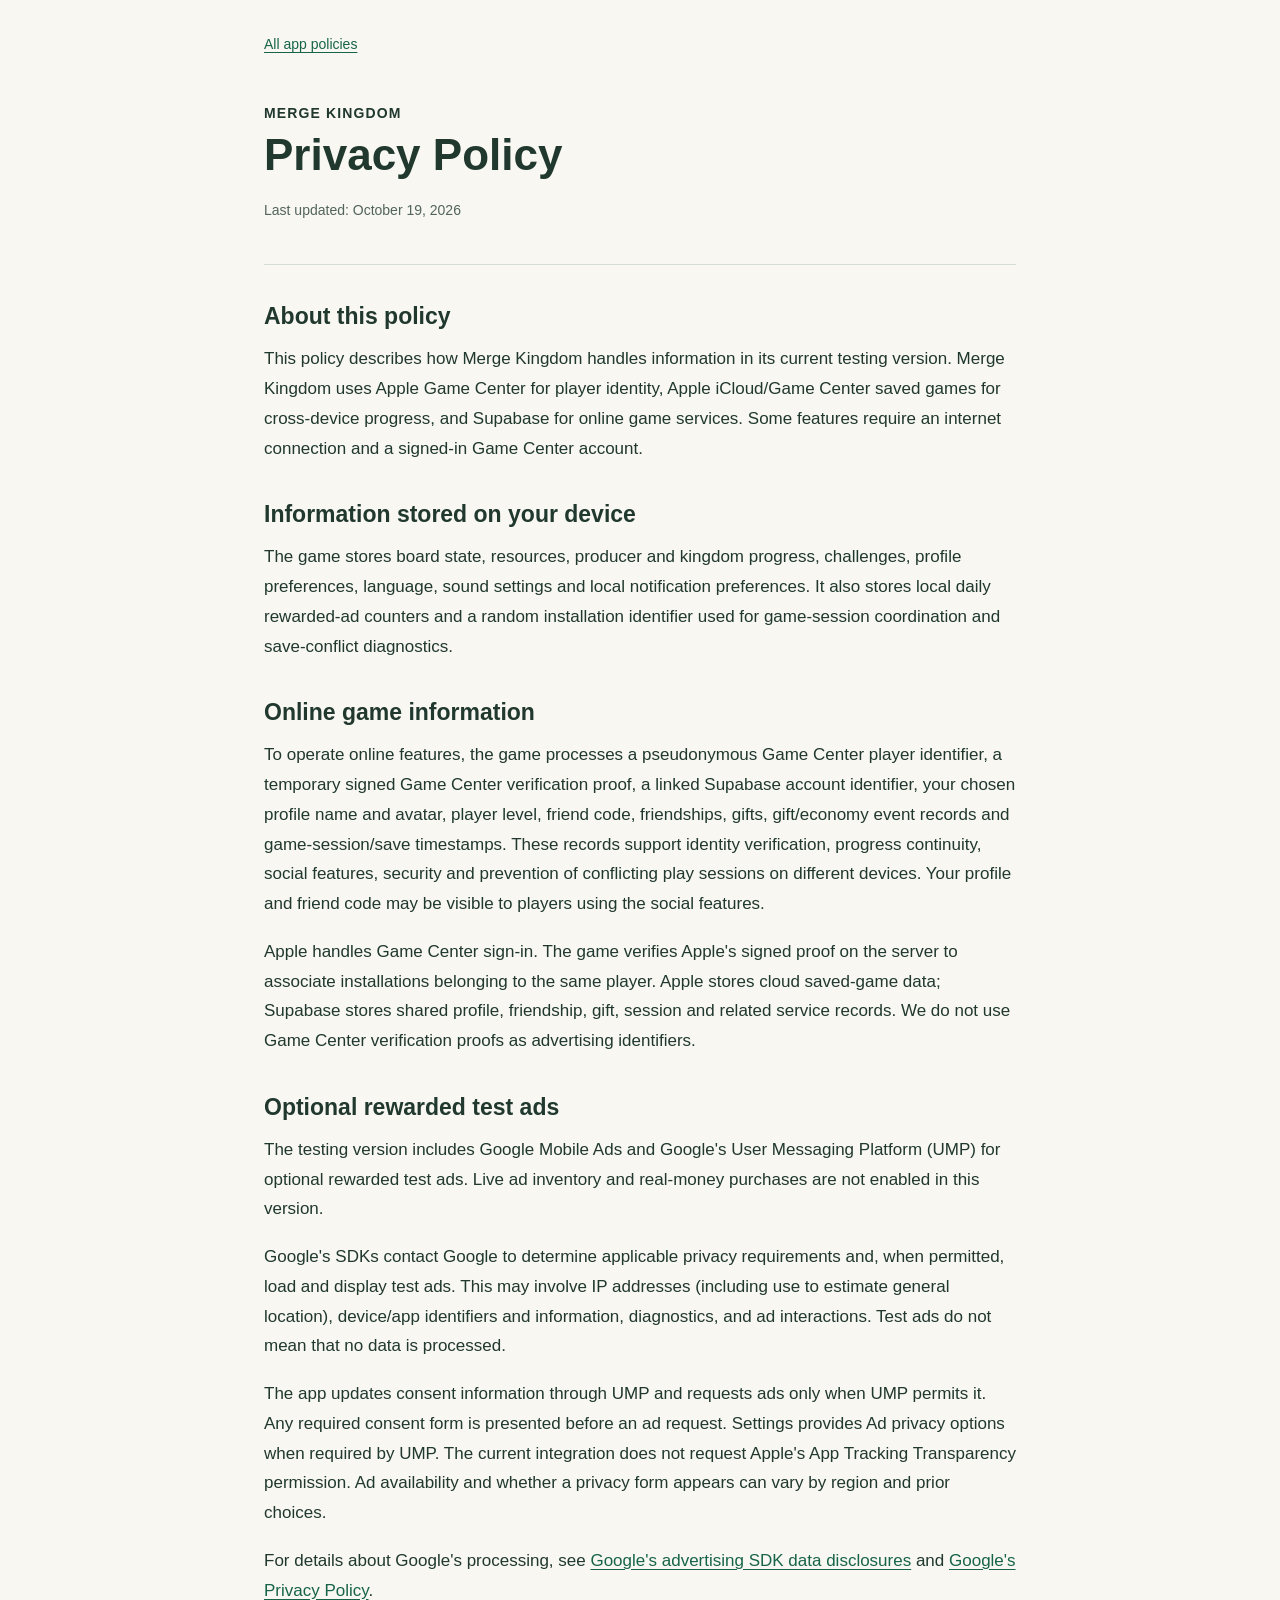
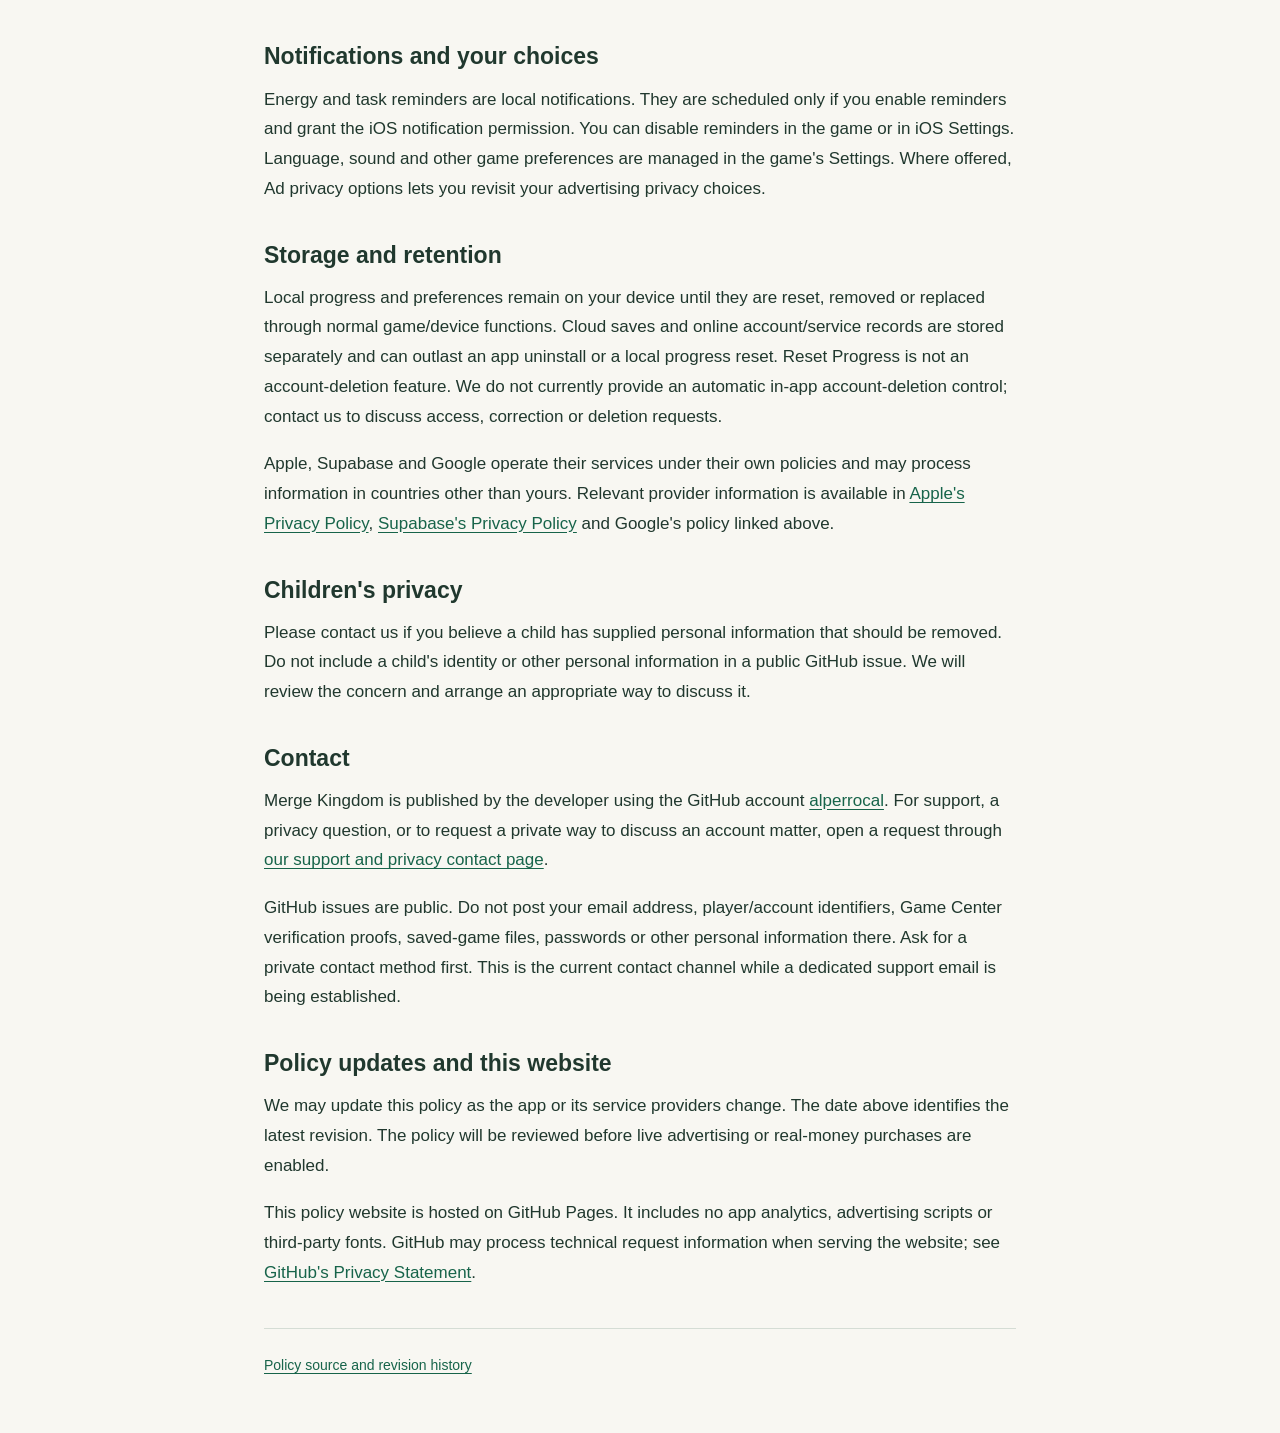
==== merge-kingdom/index.html @ 4c9a0680 "Publish Merge Kingdom privacy policy and shared policy index" ====
<!doctype html>
<html lang="en">
<head>
  <meta charset="utf-8">
  <meta name="viewport" content="width=device-width, initial-scale=1">
  <meta name="description" content="Privacy policy for Merge Kingdom, covering game saves, Game Center, online services and optional rewarded test ads.">
  <title>Merge Kingdom · Privacy Policy</title>
  <link rel="stylesheet" href="../styles.css">
</head>
<body>
  <main>
    <nav><a href="../">All app policies</a></nav>
    <header>
      <p class="eyebrow">Merge Kingdom</p>
      <h1>Privacy Policy</h1>
      <p class="updated">Last updated: October 19, 2026</p>
    </header>
    <article>
      <section>
        <h2>About this policy</h2>
        <p>This policy describes how Merge Kingdom handles information in its current testing version. Merge Kingdom uses Apple Game Center for player identity, Apple iCloud/Game Center saved games for cross-device progress, and Supabase for online game services. Some features require an internet connection and a signed-in Game Center account.</p>
      </section>
      <section>
        <h2>Information stored on your device</h2>
        <p>The game stores board state, resources, producer and kingdom progress, challenges, profile preferences, language, sound settings and local notification preferences. It also stores local daily rewarded-ad counters and a random installation identifier used for game-session coordination and save-conflict diagnostics.</p>
      </section>
      <section>
        <h2>Online game information</h2>
        <p>To operate online features, the game processes a pseudonymous Game Center player identifier, a temporary signed Game Center verification proof, a linked Supabase account identifier, your chosen profile name and avatar, player level, friend code, friendships, gifts, gift/economy event records and game-session/save timestamps. These records support identity verification, progress continuity, social features, security and prevention of conflicting play sessions on different devices. Your profile and friend code may be visible to players using the social features.</p>
        <p>Apple handles Game Center sign-in. The game verifies Apple's signed proof on the server to associate installations belonging to the same player. Apple stores cloud saved-game data; Supabase stores shared profile, friendship, gift, session and related service records. We do not use Game Center verification proofs as advertising identifiers.</p>
      </section>
      <section>
        <h2>Optional rewarded test ads</h2>
        <p>The testing version includes Google Mobile Ads and Google's User Messaging Platform (UMP) for optional rewarded test ads. Live ad inventory and real-money purchases are not enabled in this version.</p>
        <p>Google's SDKs contact Google to determine applicable privacy requirements and, when permitted, load and display test ads. This may involve IP addresses (including use to estimate general location), device/app identifiers and information, diagnostics, and ad interactions. Test ads do not mean that no data is processed.</p>
        <p>The app updates consent information through UMP and requests ads only when UMP permits it. Any required consent form is presented before an ad request. Settings provides Ad privacy options when required by UMP. The current integration does not request Apple's App Tracking Transparency permission. Ad availability and whether a privacy form appears can vary by region and prior choices.</p>
        <p>For details about Google's processing, see <a href="https://developers.google.com/admob/ios/privacy/data-disclosure">Google's advertising SDK data disclosures</a> and <a href="https://policies.google.com/privacy">Google's Privacy Policy</a>.</p>
      </section>
      <section>
        <h2>Notifications and your choices</h2>
        <p>Energy and task reminders are local notifications. They are scheduled only if you enable reminders and grant the iOS notification permission. You can disable reminders in the game or in iOS Settings. Language, sound and other game preferences are managed in the game's Settings. Where offered, Ad privacy options lets you revisit your advertising privacy choices.</p>
      </section>
      <section>
        <h2>Storage and retention</h2>
        <p>Local progress and preferences remain on your device until they are reset, removed or replaced through normal game/device functions. Cloud saves and online account/service records are stored separately and can outlast an app uninstall or a local progress reset. Reset Progress is not an account-deletion feature. We do not currently provide an automatic in-app account-deletion control; contact us to discuss access, correction or deletion requests.</p>
        <p>Apple, Supabase and Google operate their services under their own policies and may process information in countries other than yours. Relevant provider information is available in <a href="https://www.apple.com/legal/privacy/">Apple's Privacy Policy</a>, <a href="https://supabase.com/privacy">Supabase's Privacy Policy</a> and Google's policy linked above.</p>
      </section>
      <section>
        <h2>Children's privacy</h2>
        <p>Please contact us if you believe a child has supplied personal information that should be removed. Do not include a child's identity or other personal information in a public GitHub issue. We will review the concern and arrange an appropriate way to discuss it.</p>
      </section>
      <section>
        <h2>Contact</h2>
        <p>Merge Kingdom is published by the developer using the GitHub account <a href="https://github.com/alperrocal">alperrocal</a>. For support, a privacy question, or to request a private way to discuss an account matter, open a request through <a href="https://github.com/alperrocal/app-privacy-policies/issues/new">our support and privacy contact page</a>.</p>
        <p>GitHub issues are public. Do not post your email address, player/account identifiers, Game Center verification proofs, saved-game files, passwords or other personal information there. Ask for a private contact method first. This is the current contact channel while a dedicated support email is being established.</p>
      </section>
      <section>
        <h2>Policy updates and this website</h2>
        <p>We may update this policy as the app or its service providers change. The date above identifies the latest revision. The policy will be reviewed before live advertising or real-money purchases are enabled.</p>
        <p>This policy website is hosted on GitHub Pages. It includes no app analytics, advertising scripts or third-party fonts. GitHub may process technical request information when serving the website; see <a href="https://docs.github.com/en/site-policy/privacy-policies/github-general-privacy-statement">GitHub's Privacy Statement</a>.</p>
      </section>
    </article>
    <footer><a href="https://github.com/alperrocal/app-privacy-policies">Policy source and revision history</a></footer>
  </main>
</body>
</html>
---- styles.css ----
* { box-sizing: border-box; }
:root { color-scheme: light; }
body { margin: 0; background: #f8f7f2; color: #20382e; font: 17px/1.75 -apple-system, BlinkMacSystemFont, "Segoe UI", sans-serif; }
main { max-width: 800px; margin: auto; padding: 32px 24px 56px; }
nav, footer, .updated { font-size: 14px; color: #52645c; }
header { padding: 32px 0 24px; border-bottom: 1px solid #d5ddd5; }
.eyebrow { font-size: 14px; font-weight: 700; letter-spacing: .08em; text-transform: uppercase; margin-bottom: 4px; }
h1 { font-size: clamp(32px, 7vw, 44px); line-height: 1.2; margin: 0 0 16px; }
h2 { font-size: 23px; line-height: 1.35; margin: 36px 0 12px; }
p { margin: 12px 0 18px; }
a { color: #17644a; text-underline-offset: 3px; overflow-wrap: anywhere; }
a:hover { color: #073822; }
a:focus-visible { outline: 3px solid #b58625; outline-offset: 4px; }
footer { margin-top: 40px; border-top: 1px solid #d5ddd5; padding-top: 24px; }
ul { padding-left: 22px; }
@media (max-width: 420px) { main { padding: 22px 18px 40px; } body { font-size: 16px; } }
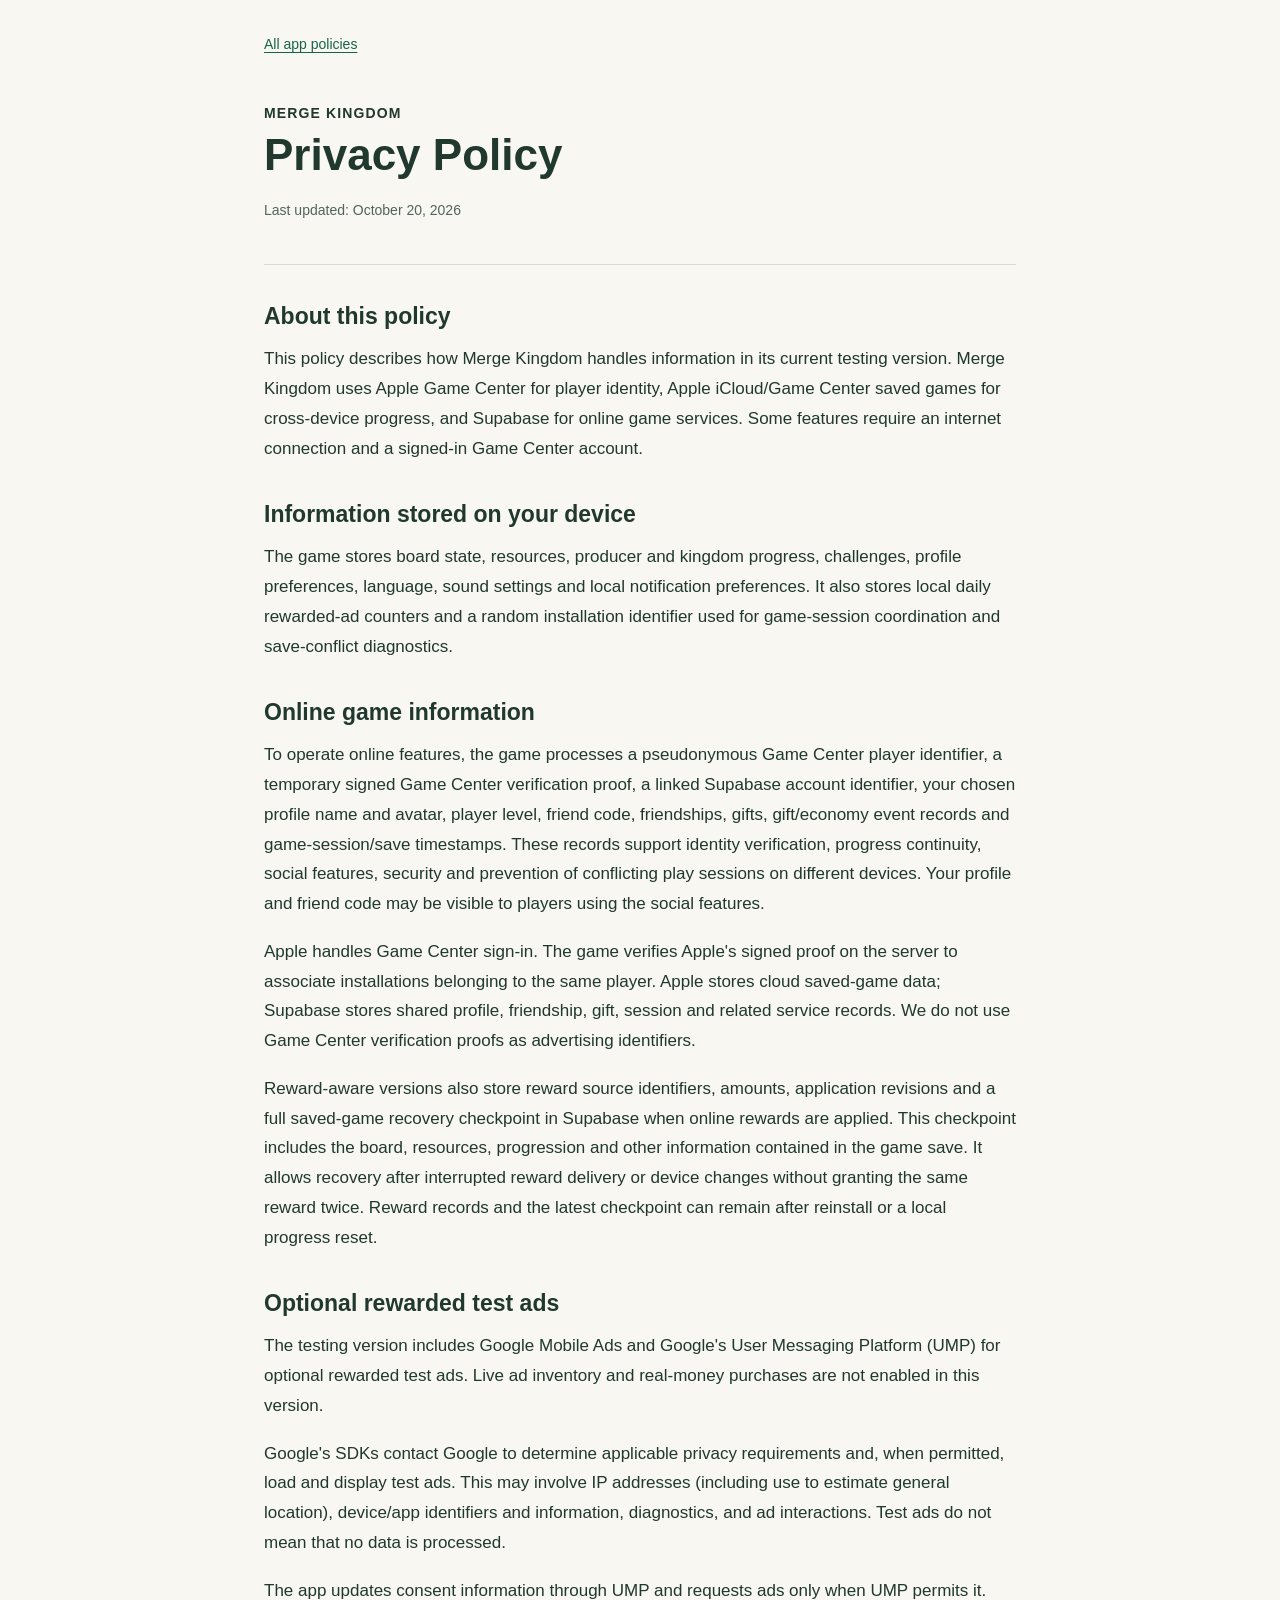
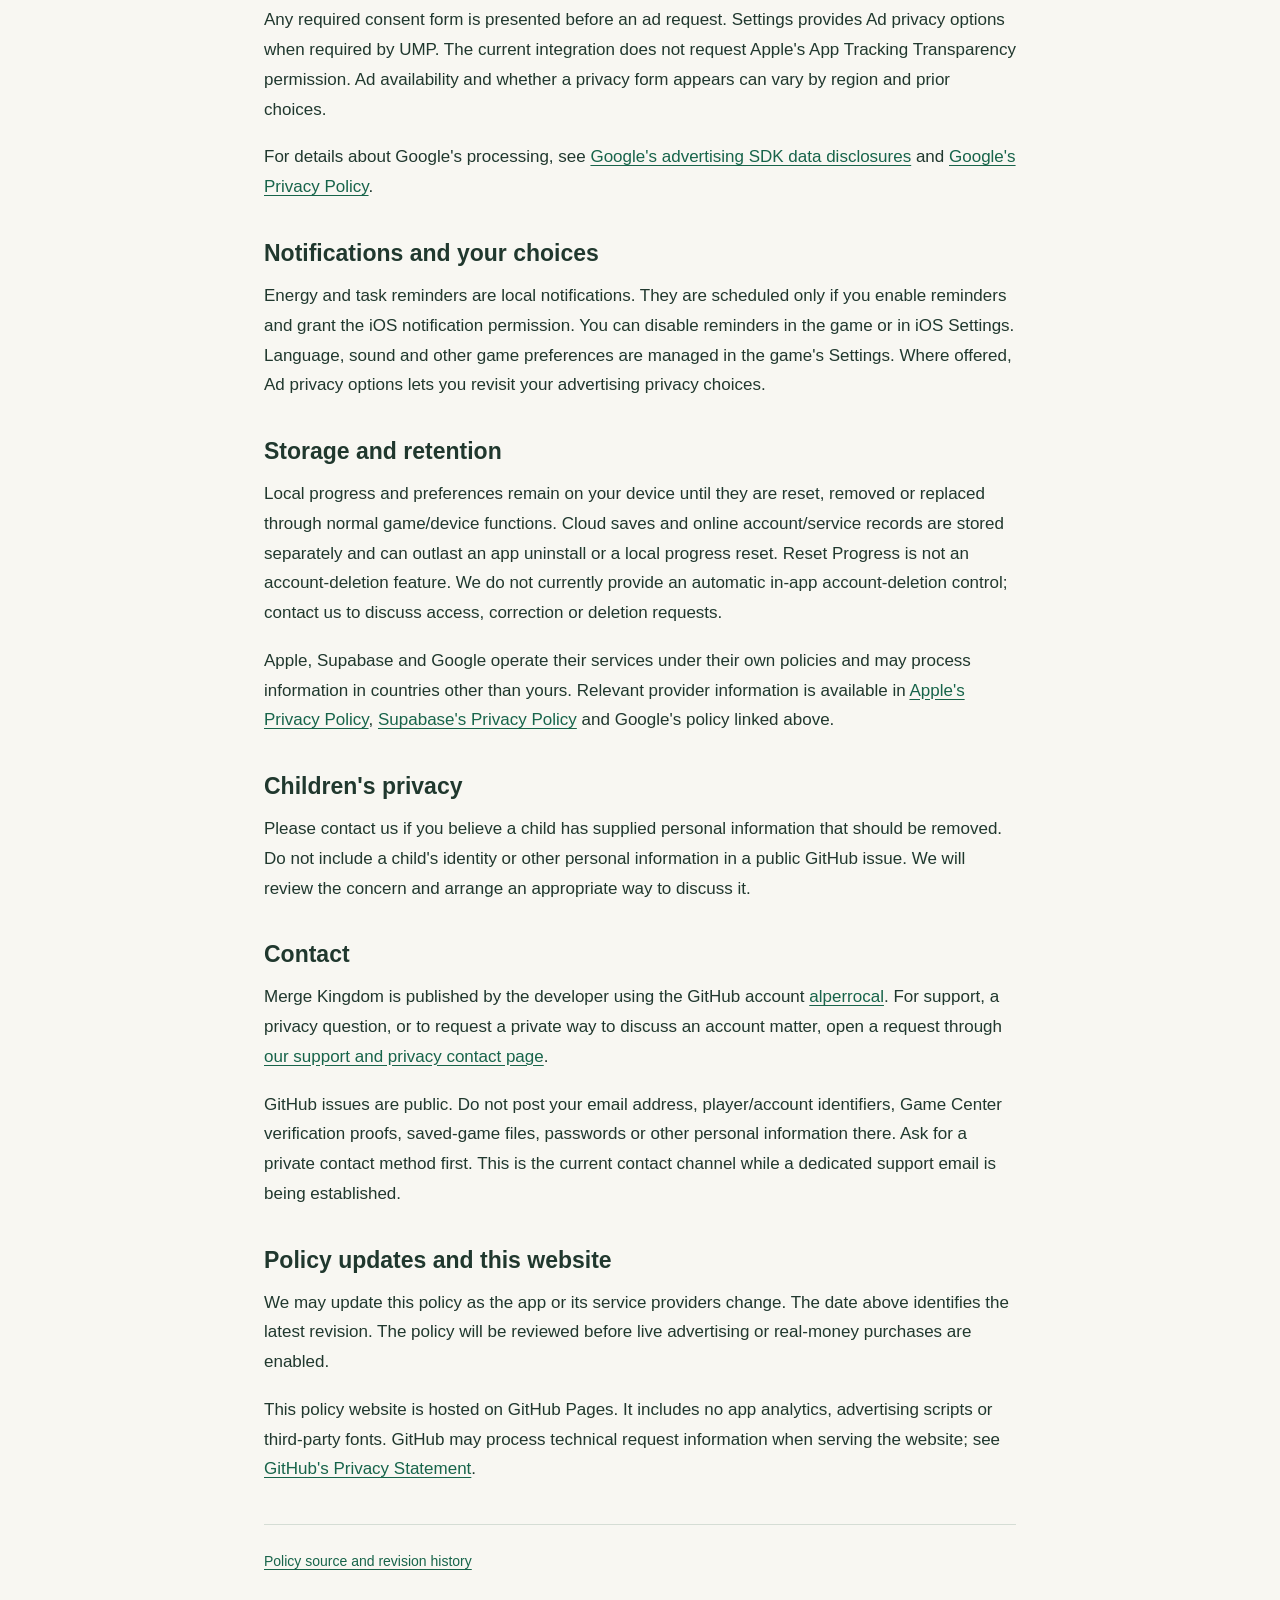
==== commit c8d903d8: "Disclose reward recovery checkpoints in Merge Kingdom policy" ====
--- a/merge-kingdom/index.html
+++ b/merge-kingdom/index.html
@@ -13,7 +13,7 @@
     <header>
       <p class="eyebrow">Merge Kingdom</p>
       <h1>Privacy Policy</h1>
-      <p class="updated">Last updated: October 19, 2026</p>
+      <p class="updated">Last updated: October 20, 2026</p>
     </header>
     <article>
       <section>
@@ -28,6 +28,7 @@
         <h2>Online game information</h2>
         <p>To operate online features, the game processes a pseudonymous Game Center player identifier, a temporary signed Game Center verification proof, a linked Supabase account identifier, your chosen profile name and avatar, player level, friend code, friendships, gifts, gift/economy event records and game-session/save timestamps. These records support identity verification, progress continuity, social features, security and prevention of conflicting play sessions on different devices. Your profile and friend code may be visible to players using the social features.</p>
         <p>Apple handles Game Center sign-in. The game verifies Apple's signed proof on the server to associate installations belonging to the same player. Apple stores cloud saved-game data; Supabase stores shared profile, friendship, gift, session and related service records. We do not use Game Center verification proofs as advertising identifiers.</p>
+        <p>Reward-aware versions also store reward source identifiers, amounts, application revisions and a full saved-game recovery checkpoint in Supabase when online rewards are applied. This checkpoint includes the board, resources, progression and other information contained in the game save. It allows recovery after interrupted reward delivery or device changes without granting the same reward twice. Reward records and the latest checkpoint can remain after reinstall or a local progress reset.</p>
       </section>
       <section>
         <h2>Optional rewarded test ads</h2>
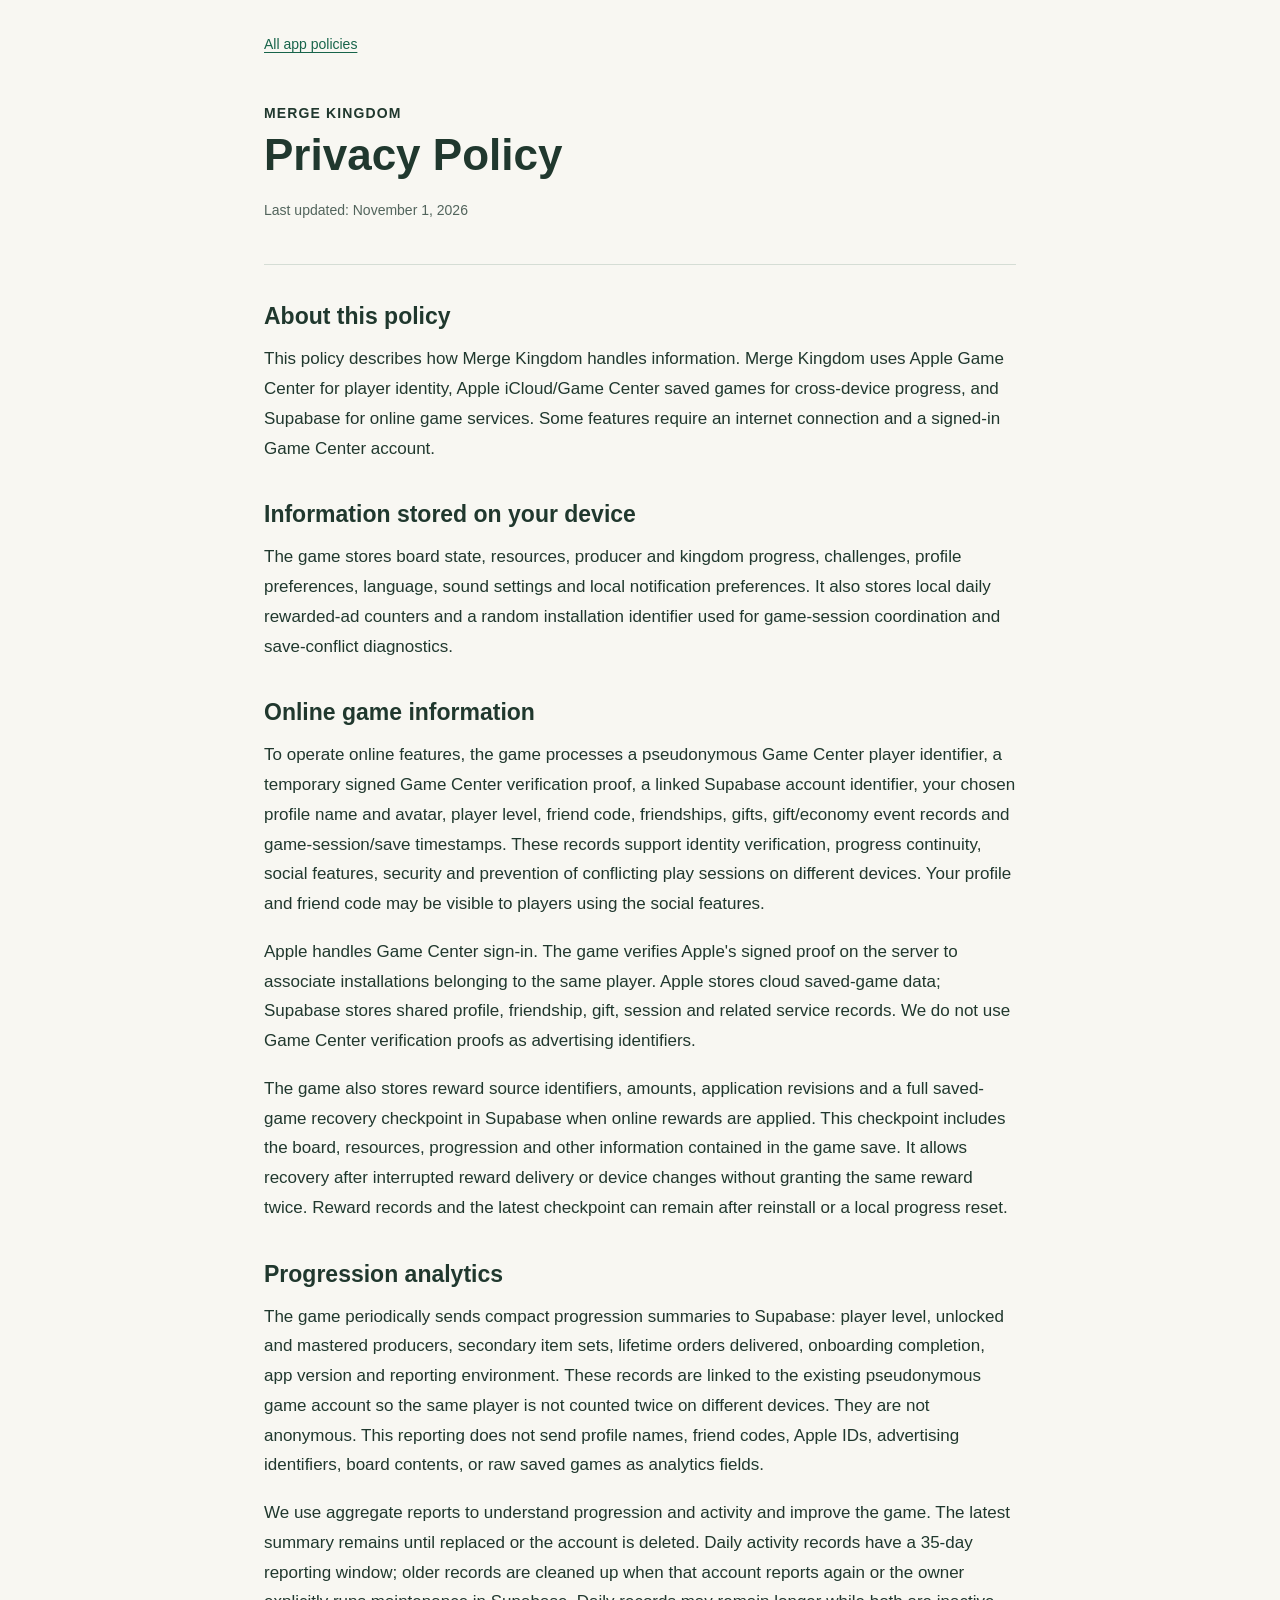
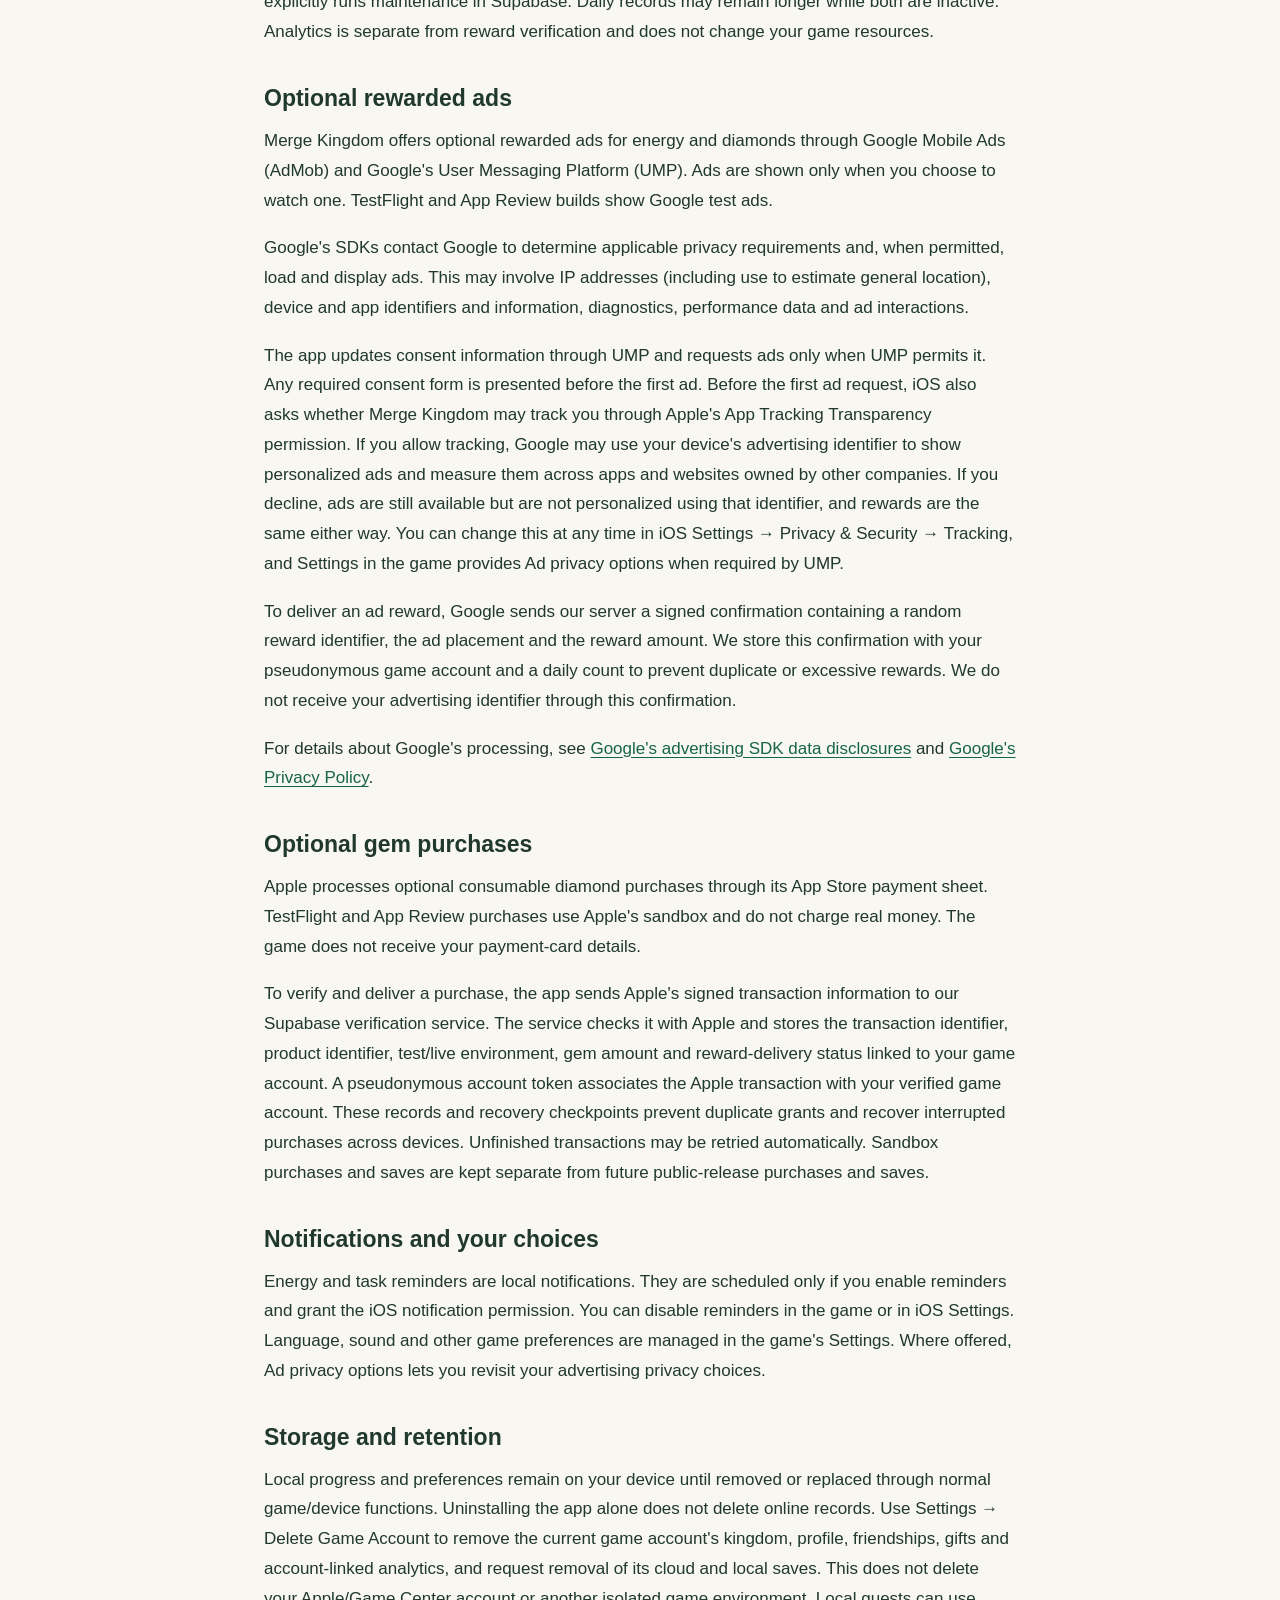
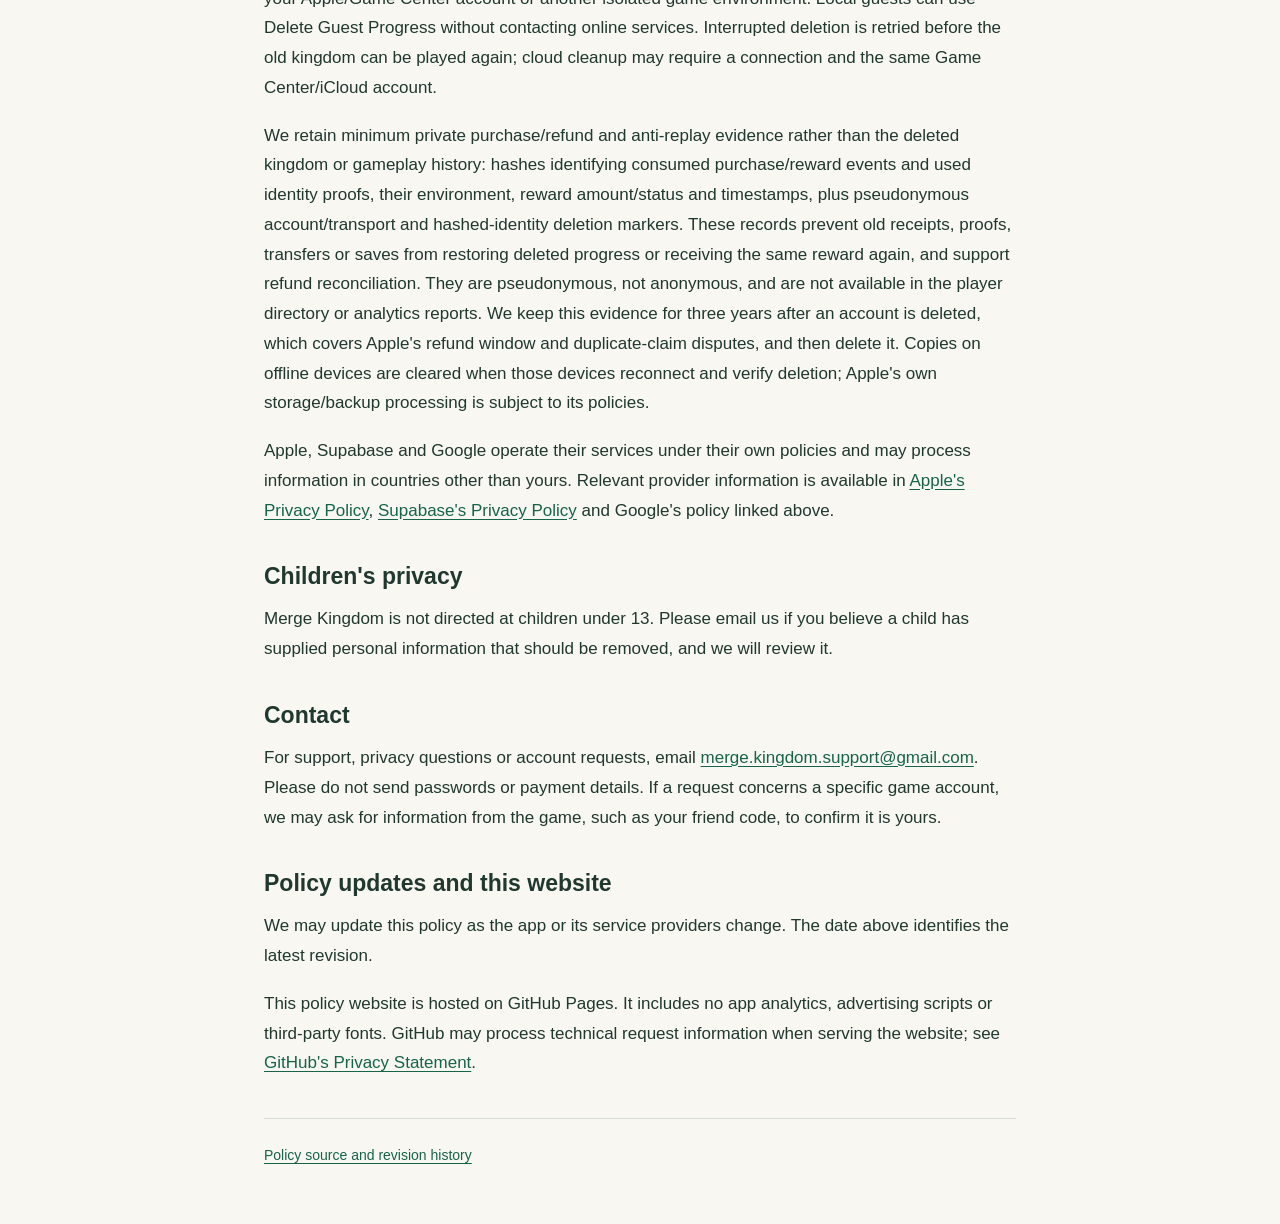
==== commit 3c699c57: "Update Merge Kingdom privacy policy and support page" ====
--- a/merge-kingdom/index.html
+++ b/merge-kingdom/index.html
@@ -3,7 +3,7 @@
 <head>
   <meta charset="utf-8">
   <meta name="viewport" content="width=device-width, initial-scale=1">
-  <meta name="description" content="Privacy policy for Merge Kingdom, covering game saves, Game Center, online services and optional rewarded test ads.">
+  <meta name="description" content="Privacy policy for Merge Kingdom, covering game saves, Game Center, online services, rewarded ads and in-app purchases.">
   <title>Merge Kingdom · Privacy Policy</title>
   <link rel="stylesheet" href="../styles.css">
 </head>
@@ -13,12 +13,12 @@
     <header>
       <p class="eyebrow">Merge Kingdom</p>
       <h1>Privacy Policy</h1>
-      <p class="updated">Last updated: October 20, 2026</p>
+      <p class="updated">Last updated: November 1, 2026</p>
     </header>
     <article>
       <section>
         <h2>About this policy</h2>
-        <p>This policy describes how Merge Kingdom handles information in its current testing version. Merge Kingdom uses Apple Game Center for player identity, Apple iCloud/Game Center saved games for cross-device progress, and Supabase for online game services. Some features require an internet connection and a signed-in Game Center account.</p>
+        <p>This policy describes how Merge Kingdom handles information. Merge Kingdom uses Apple Game Center for player identity, Apple iCloud/Game Center saved games for cross-device progress, and Supabase for online game services. Some features require an internet connection and a signed-in Game Center account.</p>
       </section>
       <section>
         <h2>Information stored on your device</h2>
@@ -28,14 +28,25 @@
         <h2>Online game information</h2>
         <p>To operate online features, the game processes a pseudonymous Game Center player identifier, a temporary signed Game Center verification proof, a linked Supabase account identifier, your chosen profile name and avatar, player level, friend code, friendships, gifts, gift/economy event records and game-session/save timestamps. These records support identity verification, progress continuity, social features, security and prevention of conflicting play sessions on different devices. Your profile and friend code may be visible to players using the social features.</p>
         <p>Apple handles Game Center sign-in. The game verifies Apple's signed proof on the server to associate installations belonging to the same player. Apple stores cloud saved-game data; Supabase stores shared profile, friendship, gift, session and related service records. We do not use Game Center verification proofs as advertising identifiers.</p>
-        <p>Reward-aware versions also store reward source identifiers, amounts, application revisions and a full saved-game recovery checkpoint in Supabase when online rewards are applied. This checkpoint includes the board, resources, progression and other information contained in the game save. It allows recovery after interrupted reward delivery or device changes without granting the same reward twice. Reward records and the latest checkpoint can remain after reinstall or a local progress reset.</p>
+        <p>The game also stores reward source identifiers, amounts, application revisions and a full saved-game recovery checkpoint in Supabase when online rewards are applied. This checkpoint includes the board, resources, progression and other information contained in the game save. It allows recovery after interrupted reward delivery or device changes without granting the same reward twice. Reward records and the latest checkpoint can remain after reinstall or a local progress reset.</p>
       </section>
       <section>
-        <h2>Optional rewarded test ads</h2>
-        <p>The testing version includes Google Mobile Ads and Google's User Messaging Platform (UMP) for optional rewarded test ads. Live ad inventory and real-money purchases are not enabled in this version.</p>
-        <p>Google's SDKs contact Google to determine applicable privacy requirements and, when permitted, load and display test ads. This may involve IP addresses (including use to estimate general location), device/app identifiers and information, diagnostics, and ad interactions. Test ads do not mean that no data is processed.</p>
-        <p>The app updates consent information through UMP and requests ads only when UMP permits it. Any required consent form is presented before an ad request. Settings provides Ad privacy options when required by UMP. The current integration does not request Apple's App Tracking Transparency permission. Ad availability and whether a privacy form appears can vary by region and prior choices.</p>
+        <h2>Progression analytics</h2>
+        <p>The game periodically sends compact progression summaries to Supabase: player level, unlocked and mastered producers, secondary item sets, lifetime orders delivered, onboarding completion, app version and reporting environment. These records are linked to the existing pseudonymous game account so the same player is not counted twice on different devices. They are not anonymous. This reporting does not send profile names, friend codes, Apple IDs, advertising identifiers, board contents, or raw saved games as analytics fields.</p>
+        <p>We use aggregate reports to understand progression and activity and improve the game. The latest summary remains until replaced or the account is deleted. Daily activity records have a 35-day reporting window; older records are cleaned up when that account reports again or the owner explicitly runs maintenance in Supabase. Daily records may remain longer while both are inactive. Analytics is separate from reward verification and does not change your game resources.</p>
+      </section>
+      <section>
+        <h2>Optional rewarded ads</h2>
+        <p>Merge Kingdom offers optional rewarded ads for energy and diamonds through Google Mobile Ads (AdMob) and Google's User Messaging Platform (UMP). Ads are shown only when you choose to watch one. TestFlight and App Review builds show Google test ads.</p>
+        <p>Google's SDKs contact Google to determine applicable privacy requirements and, when permitted, load and display ads. This may involve IP addresses (including use to estimate general location), device and app identifiers and information, diagnostics, performance data and ad interactions.</p>
+        <p>The app updates consent information through UMP and requests ads only when UMP permits it. Any required consent form is presented before the first ad. Before the first ad request, iOS also asks whether Merge Kingdom may track you through Apple's App Tracking Transparency permission. If you allow tracking, Google may use your device's advertising identifier to show personalized ads and measure them across apps and websites owned by other companies. If you decline, ads are still available but are not personalized using that identifier, and rewards are the same either way. You can change this at any time in iOS Settings → Privacy &amp; Security → Tracking, and Settings in the game provides Ad privacy options when required by UMP.</p>
+        <p>To deliver an ad reward, Google sends our server a signed confirmation containing a random reward identifier, the ad placement and the reward amount. We store this confirmation with your pseudonymous game account and a daily count to prevent duplicate or excessive rewards. We do not receive your advertising identifier through this confirmation.</p>
         <p>For details about Google's processing, see <a href="https://developers.google.com/admob/ios/privacy/data-disclosure">Google's advertising SDK data disclosures</a> and <a href="https://policies.google.com/privacy">Google's Privacy Policy</a>.</p>
+      </section>
+      <section>
+        <h2>Optional gem purchases</h2>
+        <p>Apple processes optional consumable diamond purchases through its App Store payment sheet. TestFlight and App Review purchases use Apple's sandbox and do not charge real money. The game does not receive your payment-card details.</p>
+        <p>To verify and deliver a purchase, the app sends Apple's signed transaction information to our Supabase verification service. The service checks it with Apple and stores the transaction identifier, product identifier, test/live environment, gem amount and reward-delivery status linked to your game account. A pseudonymous account token associates the Apple transaction with your verified game account. These records and recovery checkpoints prevent duplicate grants and recover interrupted purchases across devices. Unfinished transactions may be retried automatically. Sandbox purchases and saves are kept separate from future public-release purchases and saves.</p>
       </section>
       <section>
         <h2>Notifications and your choices</h2>
@@ -43,21 +54,21 @@
       </section>
       <section>
         <h2>Storage and retention</h2>
-        <p>Local progress and preferences remain on your device until they are reset, removed or replaced through normal game/device functions. Cloud saves and online account/service records are stored separately and can outlast an app uninstall or a local progress reset. Reset Progress is not an account-deletion feature. We do not currently provide an automatic in-app account-deletion control; contact us to discuss access, correction or deletion requests.</p>
+        <p>Local progress and preferences remain on your device until removed or replaced through normal game/device functions. Uninstalling the app alone does not delete online records. Use Settings → Delete Game Account to remove the current game account's kingdom, profile, friendships, gifts and account-linked analytics, and request removal of its cloud and local saves. This does not delete your Apple/Game Center account or another isolated game environment. Local guests can use Delete Guest Progress without contacting online services. Interrupted deletion is retried before the old kingdom can be played again; cloud cleanup may require a connection and the same Game Center/iCloud account.</p>
+        <p>We retain minimum private purchase/refund and anti-replay evidence rather than the deleted kingdom or gameplay history: hashes identifying consumed purchase/reward events and used identity proofs, their environment, reward amount/status and timestamps, plus pseudonymous account/transport and hashed-identity deletion markers. These records prevent old receipts, proofs, transfers or saves from restoring deleted progress or receiving the same reward again, and support refund reconciliation. They are pseudonymous, not anonymous, and are not available in the player directory or analytics reports. We keep this evidence for three years after an account is deleted, which covers Apple's refund window and duplicate-claim disputes, and then delete it. Copies on offline devices are cleared when those devices reconnect and verify deletion; Apple's own storage/backup processing is subject to its policies.</p>
         <p>Apple, Supabase and Google operate their services under their own policies and may process information in countries other than yours. Relevant provider information is available in <a href="https://www.apple.com/legal/privacy/">Apple's Privacy Policy</a>, <a href="https://supabase.com/privacy">Supabase's Privacy Policy</a> and Google's policy linked above.</p>
       </section>
       <section>
         <h2>Children's privacy</h2>
-        <p>Please contact us if you believe a child has supplied personal information that should be removed. Do not include a child's identity or other personal information in a public GitHub issue. We will review the concern and arrange an appropriate way to discuss it.</p>
+        <p>Merge Kingdom is not directed at children under 13. Please email us if you believe a child has supplied personal information that should be removed, and we will review it.</p>
       </section>
       <section>
         <h2>Contact</h2>
-        <p>Merge Kingdom is published by the developer using the GitHub account <a href="https://github.com/alperrocal">alperrocal</a>. For support, a privacy question, or to request a private way to discuss an account matter, open a request through <a href="https://github.com/alperrocal/app-privacy-policies/issues/new">our support and privacy contact page</a>.</p>
-        <p>GitHub issues are public. Do not post your email address, player/account identifiers, Game Center verification proofs, saved-game files, passwords or other personal information there. Ask for a private contact method first. This is the current contact channel while a dedicated support email is being established.</p>
+        <p>For support, privacy questions or account requests, email <a href="mailto:merge.kingdom.support@gmail.com">merge.kingdom.support@gmail.com</a>. Please do not send passwords or payment details. If a request concerns a specific game account, we may ask for information from the game, such as your friend code, to confirm it is yours.</p>
       </section>
       <section>
         <h2>Policy updates and this website</h2>
-        <p>We may update this policy as the app or its service providers change. The date above identifies the latest revision. The policy will be reviewed before live advertising or real-money purchases are enabled.</p>
+        <p>We may update this policy as the app or its service providers change. The date above identifies the latest revision.</p>
         <p>This policy website is hosted on GitHub Pages. It includes no app analytics, advertising scripts or third-party fonts. GitHub may process technical request information when serving the website; see <a href="https://docs.github.com/en/site-policy/privacy-policies/github-general-privacy-statement">GitHub's Privacy Statement</a>.</p>
       </section>
     </article>
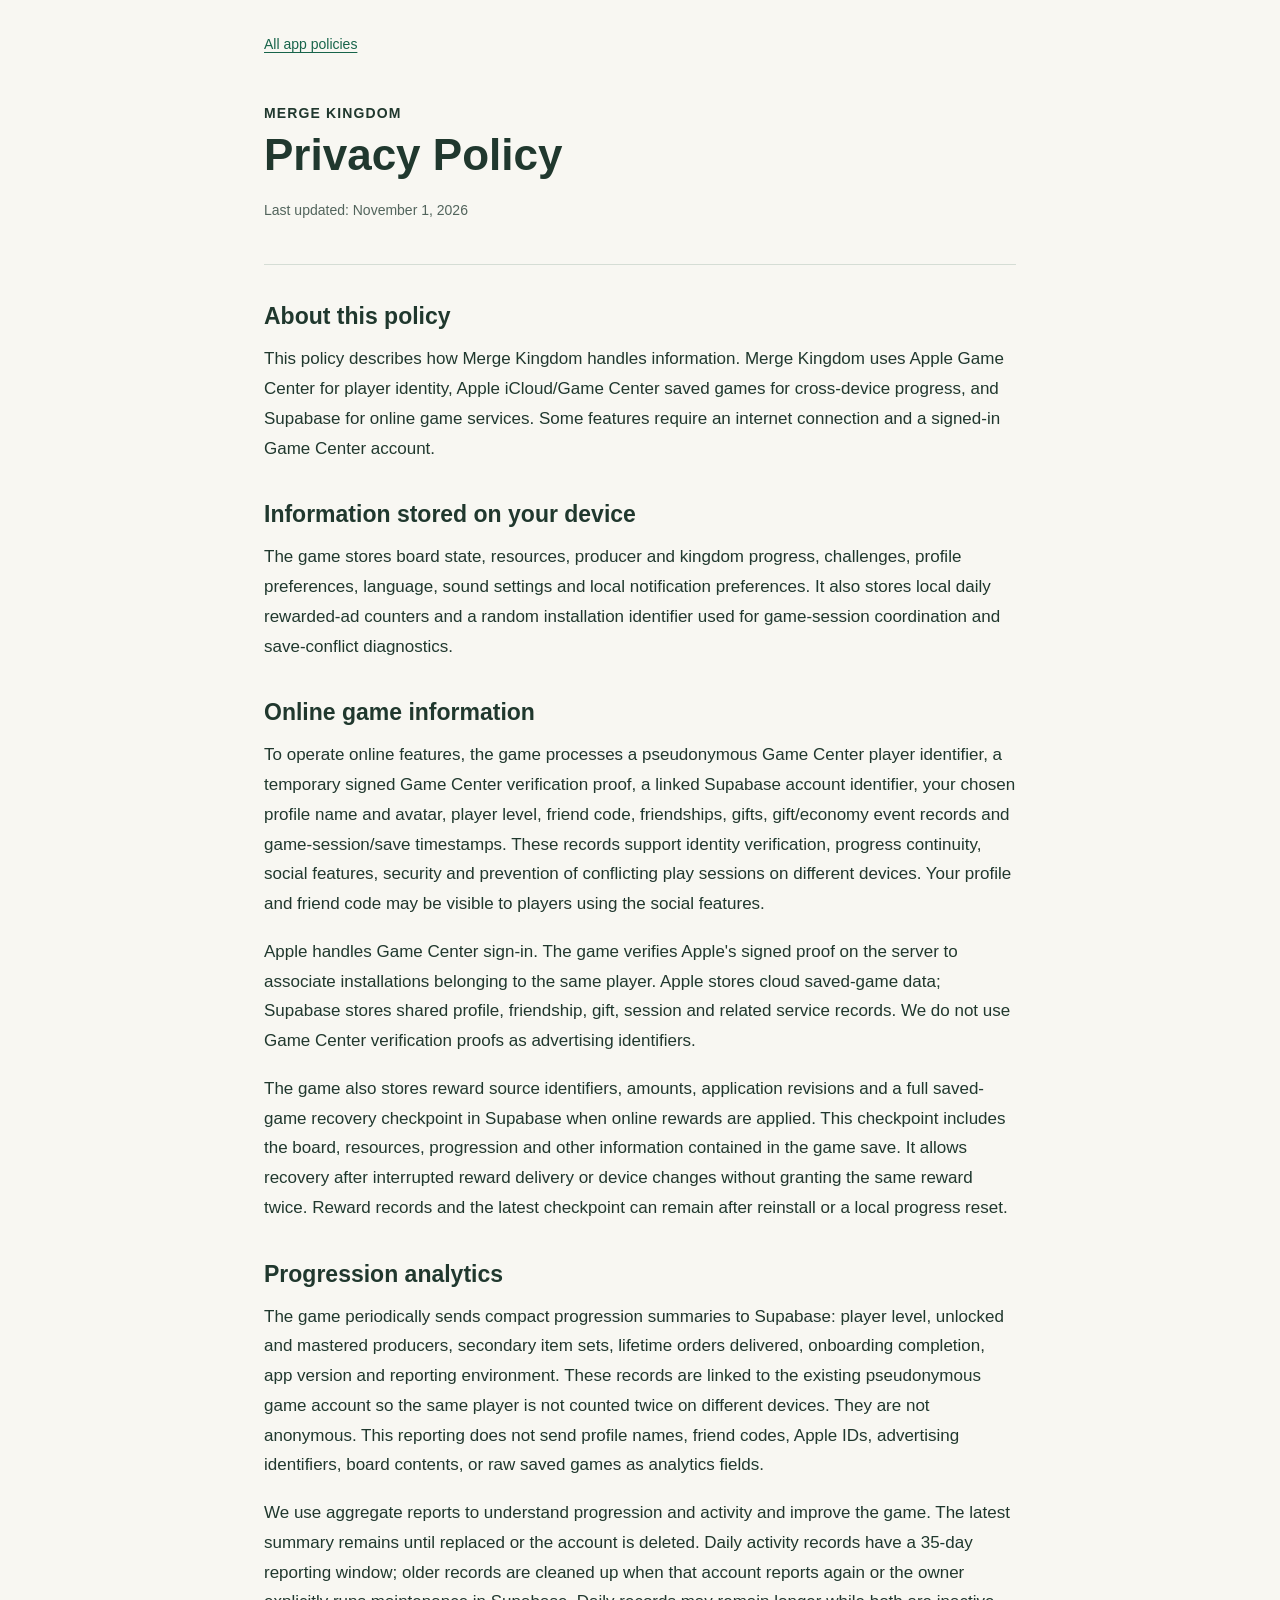
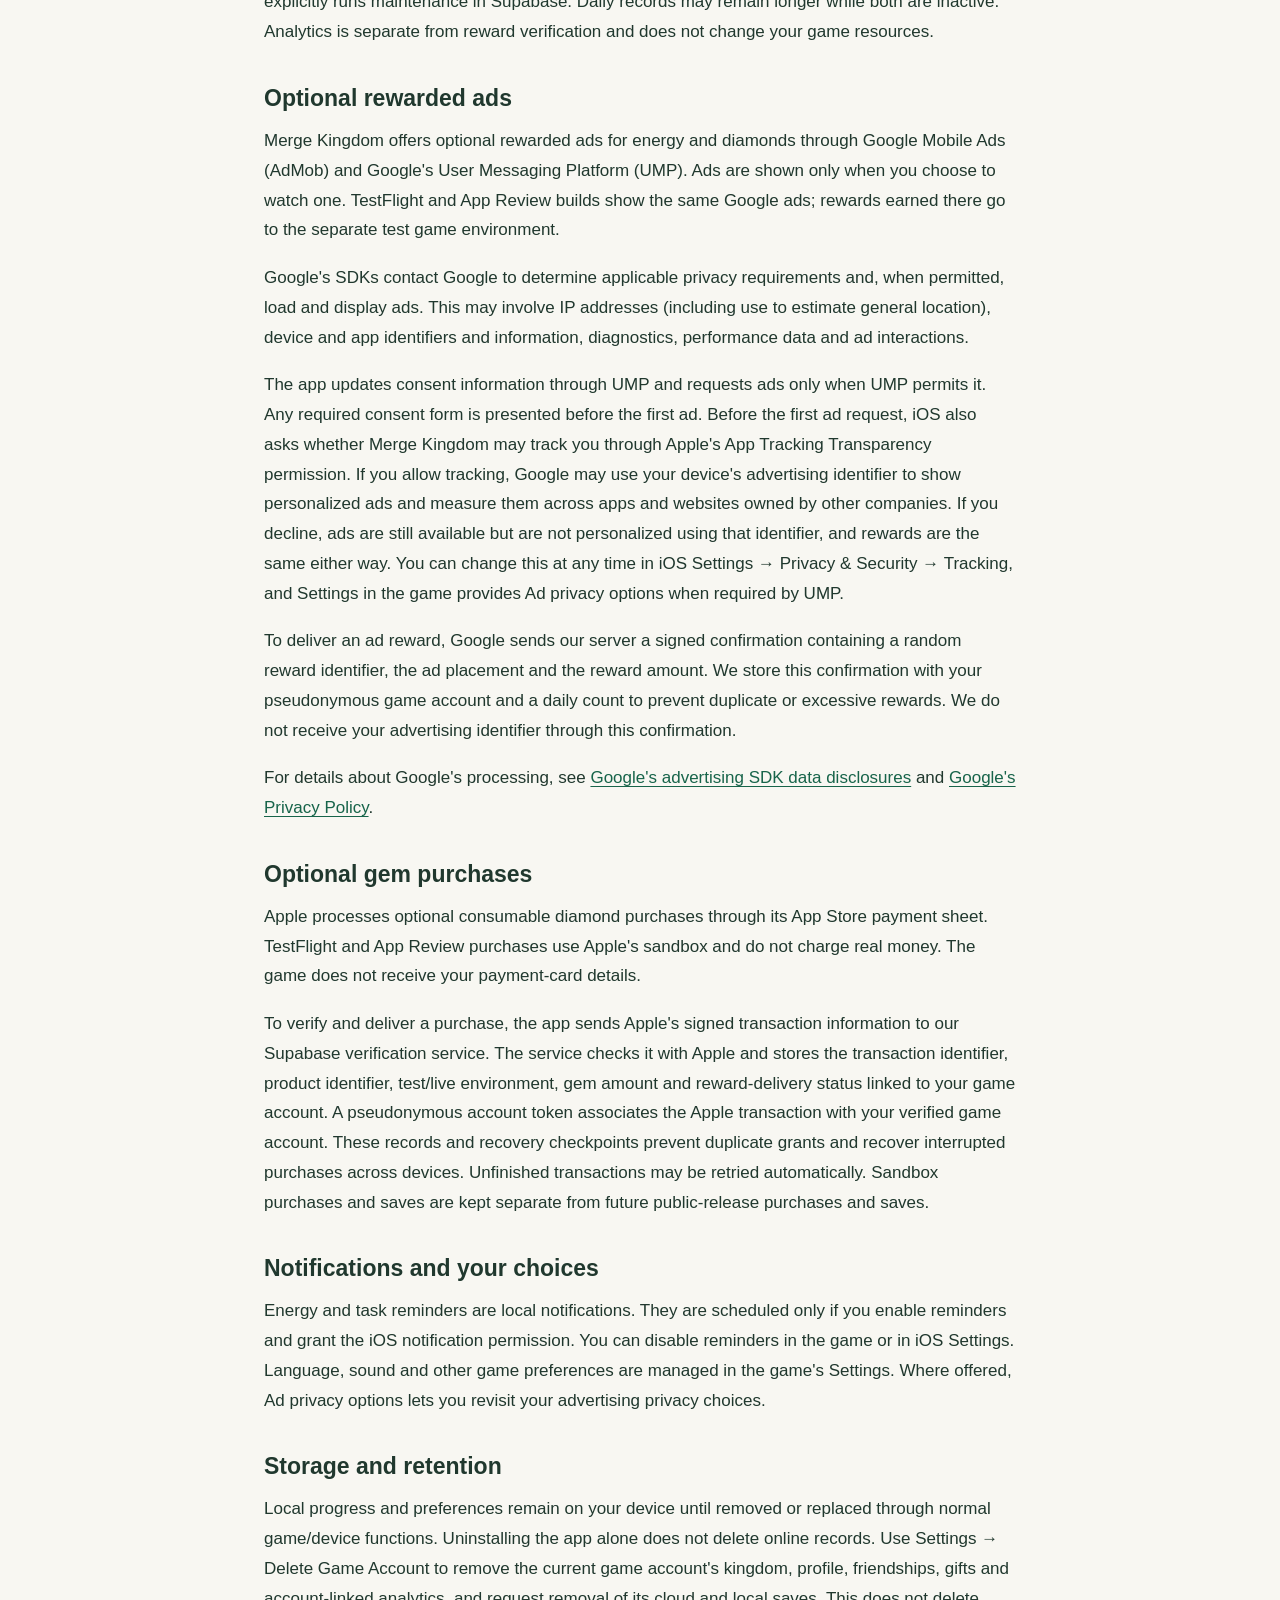
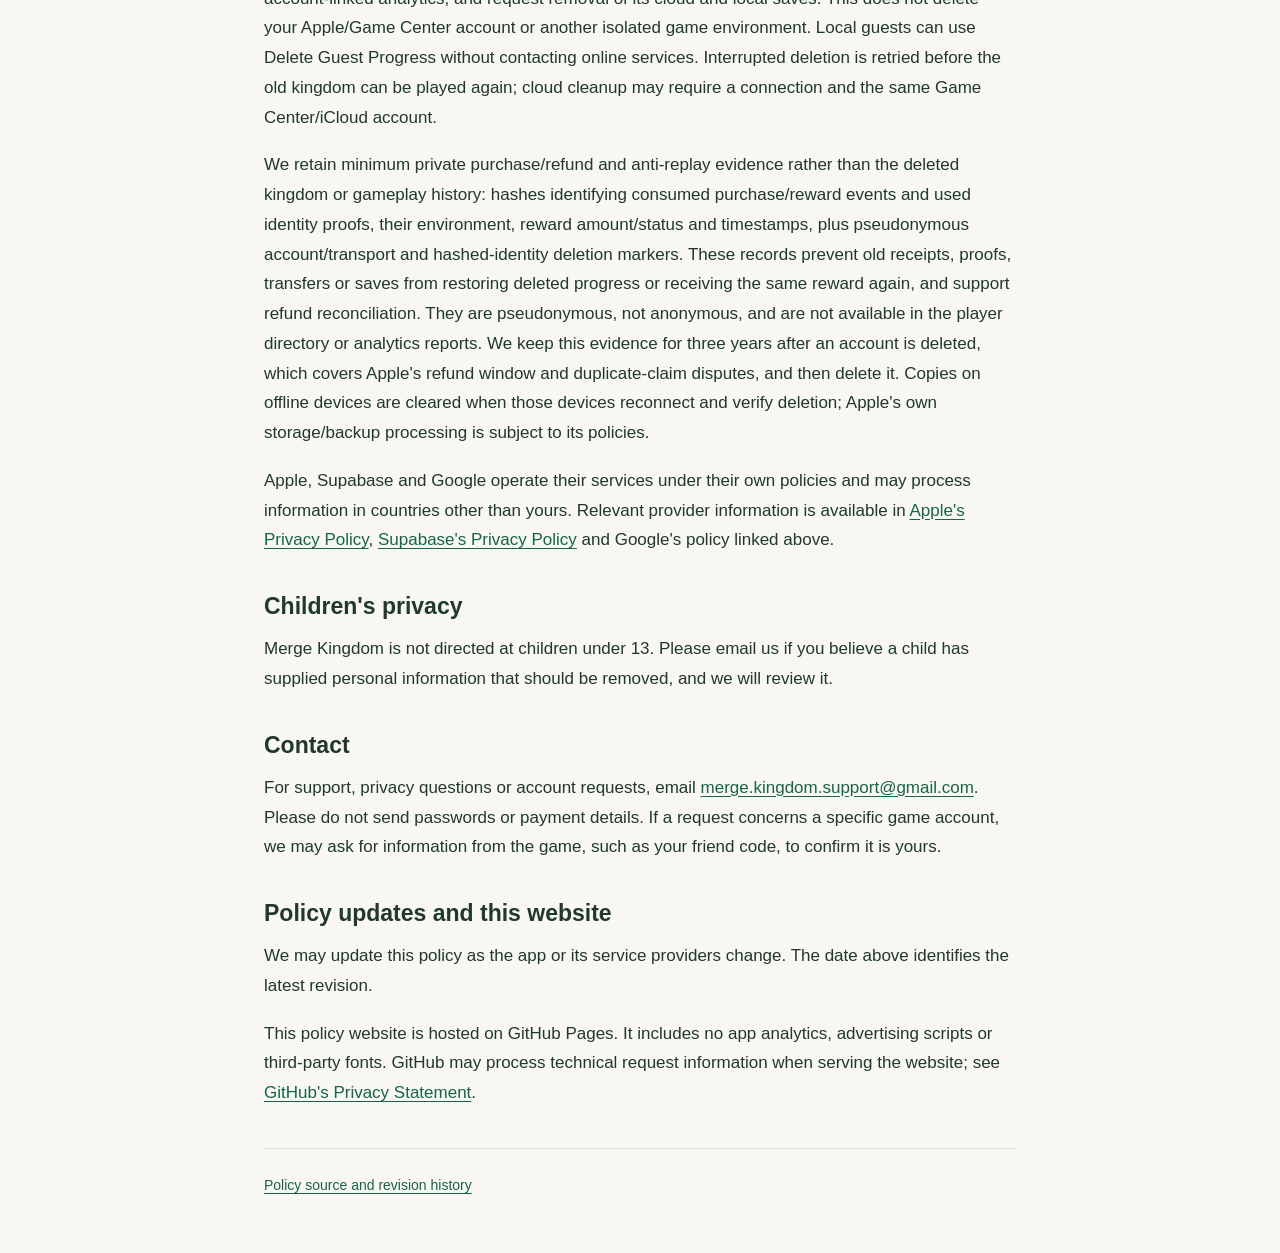
==== commit f079e445: "Update Merge Kingdom privacy policy and support page" ====
--- a/merge-kingdom/index.html
+++ b/merge-kingdom/index.html
@@ -37,7 +37,7 @@
       </section>
       <section>
         <h2>Optional rewarded ads</h2>
-        <p>Merge Kingdom offers optional rewarded ads for energy and diamonds through Google Mobile Ads (AdMob) and Google's User Messaging Platform (UMP). Ads are shown only when you choose to watch one. TestFlight and App Review builds show Google test ads.</p>
+        <p>Merge Kingdom offers optional rewarded ads for energy and diamonds through Google Mobile Ads (AdMob) and Google's User Messaging Platform (UMP). Ads are shown only when you choose to watch one. TestFlight and App Review builds show the same Google ads; rewards earned there go to the separate test game environment.</p>
         <p>Google's SDKs contact Google to determine applicable privacy requirements and, when permitted, load and display ads. This may involve IP addresses (including use to estimate general location), device and app identifiers and information, diagnostics, performance data and ad interactions.</p>
         <p>The app updates consent information through UMP and requests ads only when UMP permits it. Any required consent form is presented before the first ad. Before the first ad request, iOS also asks whether Merge Kingdom may track you through Apple's App Tracking Transparency permission. If you allow tracking, Google may use your device's advertising identifier to show personalized ads and measure them across apps and websites owned by other companies. If you decline, ads are still available but are not personalized using that identifier, and rewards are the same either way. You can change this at any time in iOS Settings → Privacy &amp; Security → Tracking, and Settings in the game provides Ad privacy options when required by UMP.</p>
         <p>To deliver an ad reward, Google sends our server a signed confirmation containing a random reward identifier, the ad placement and the reward amount. We store this confirmation with your pseudonymous game account and a daily count to prevent duplicate or excessive rewards. We do not receive your advertising identifier through this confirmation.</p>
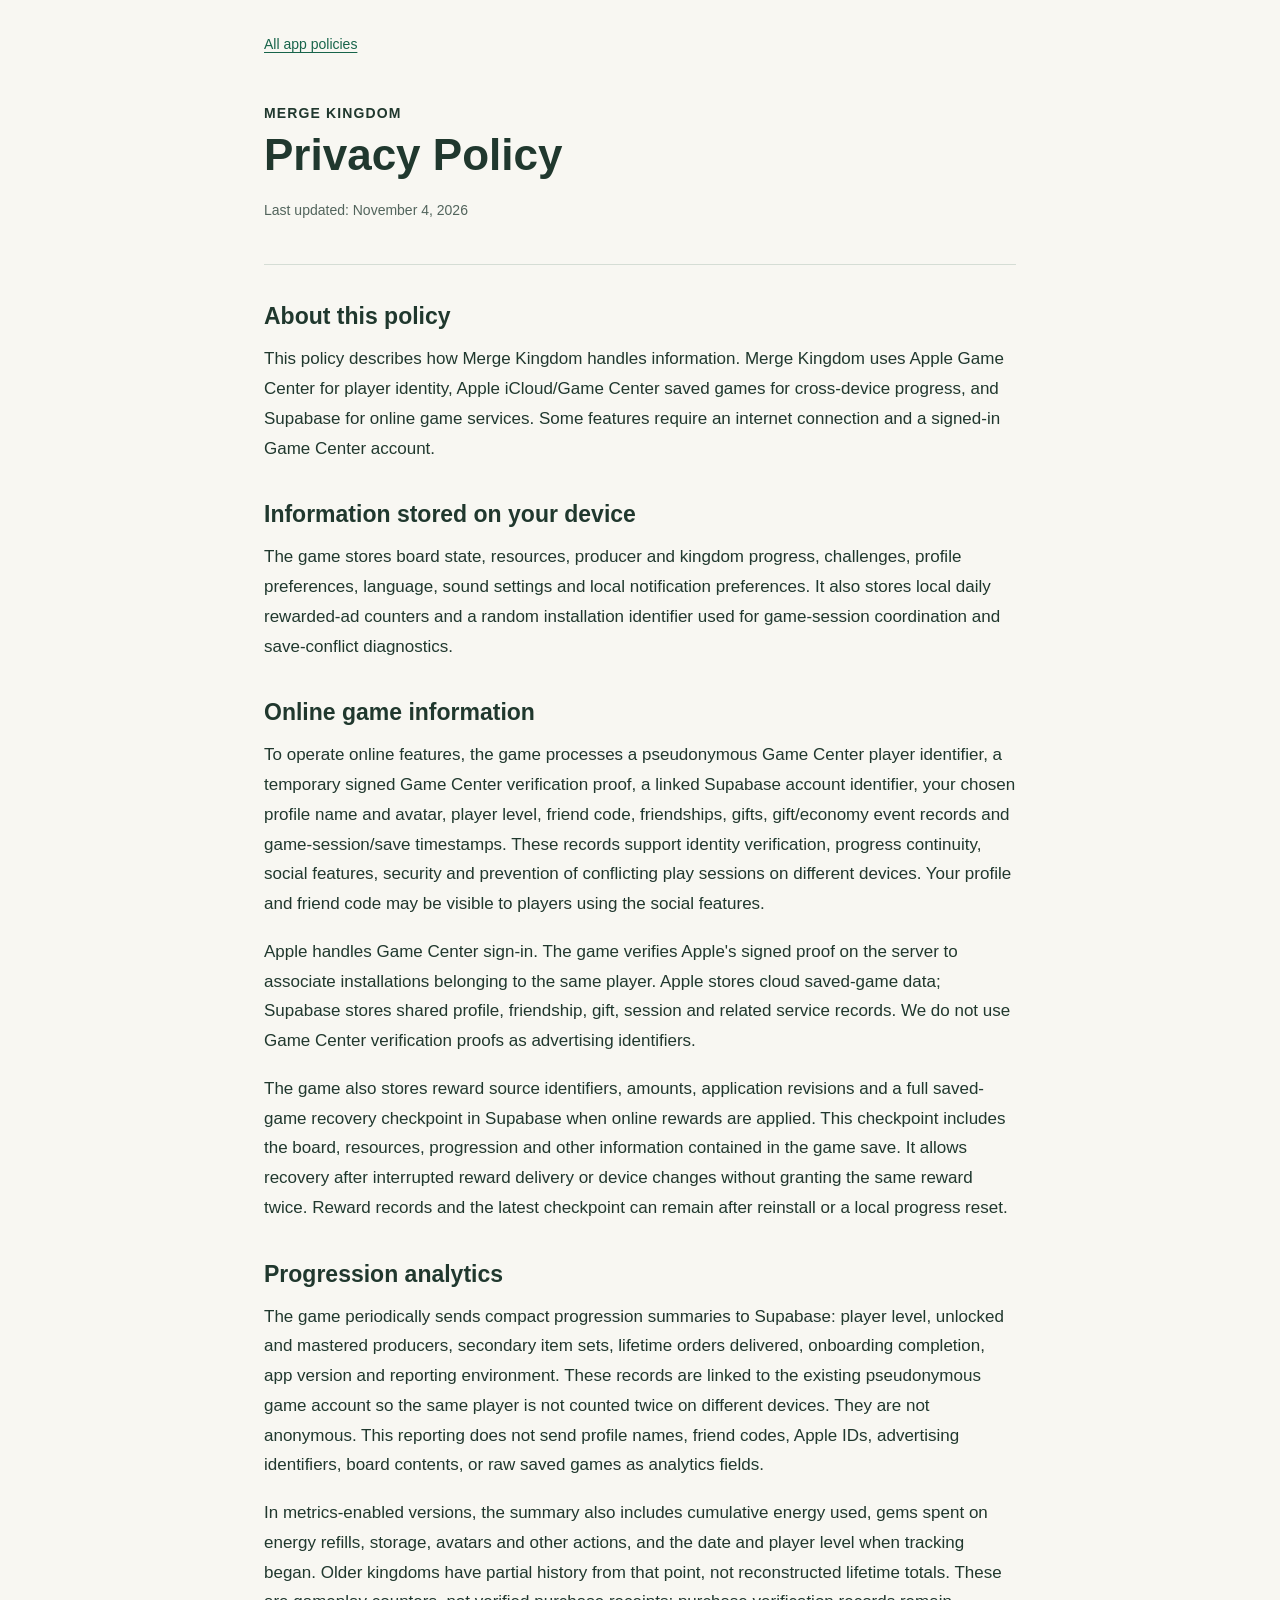
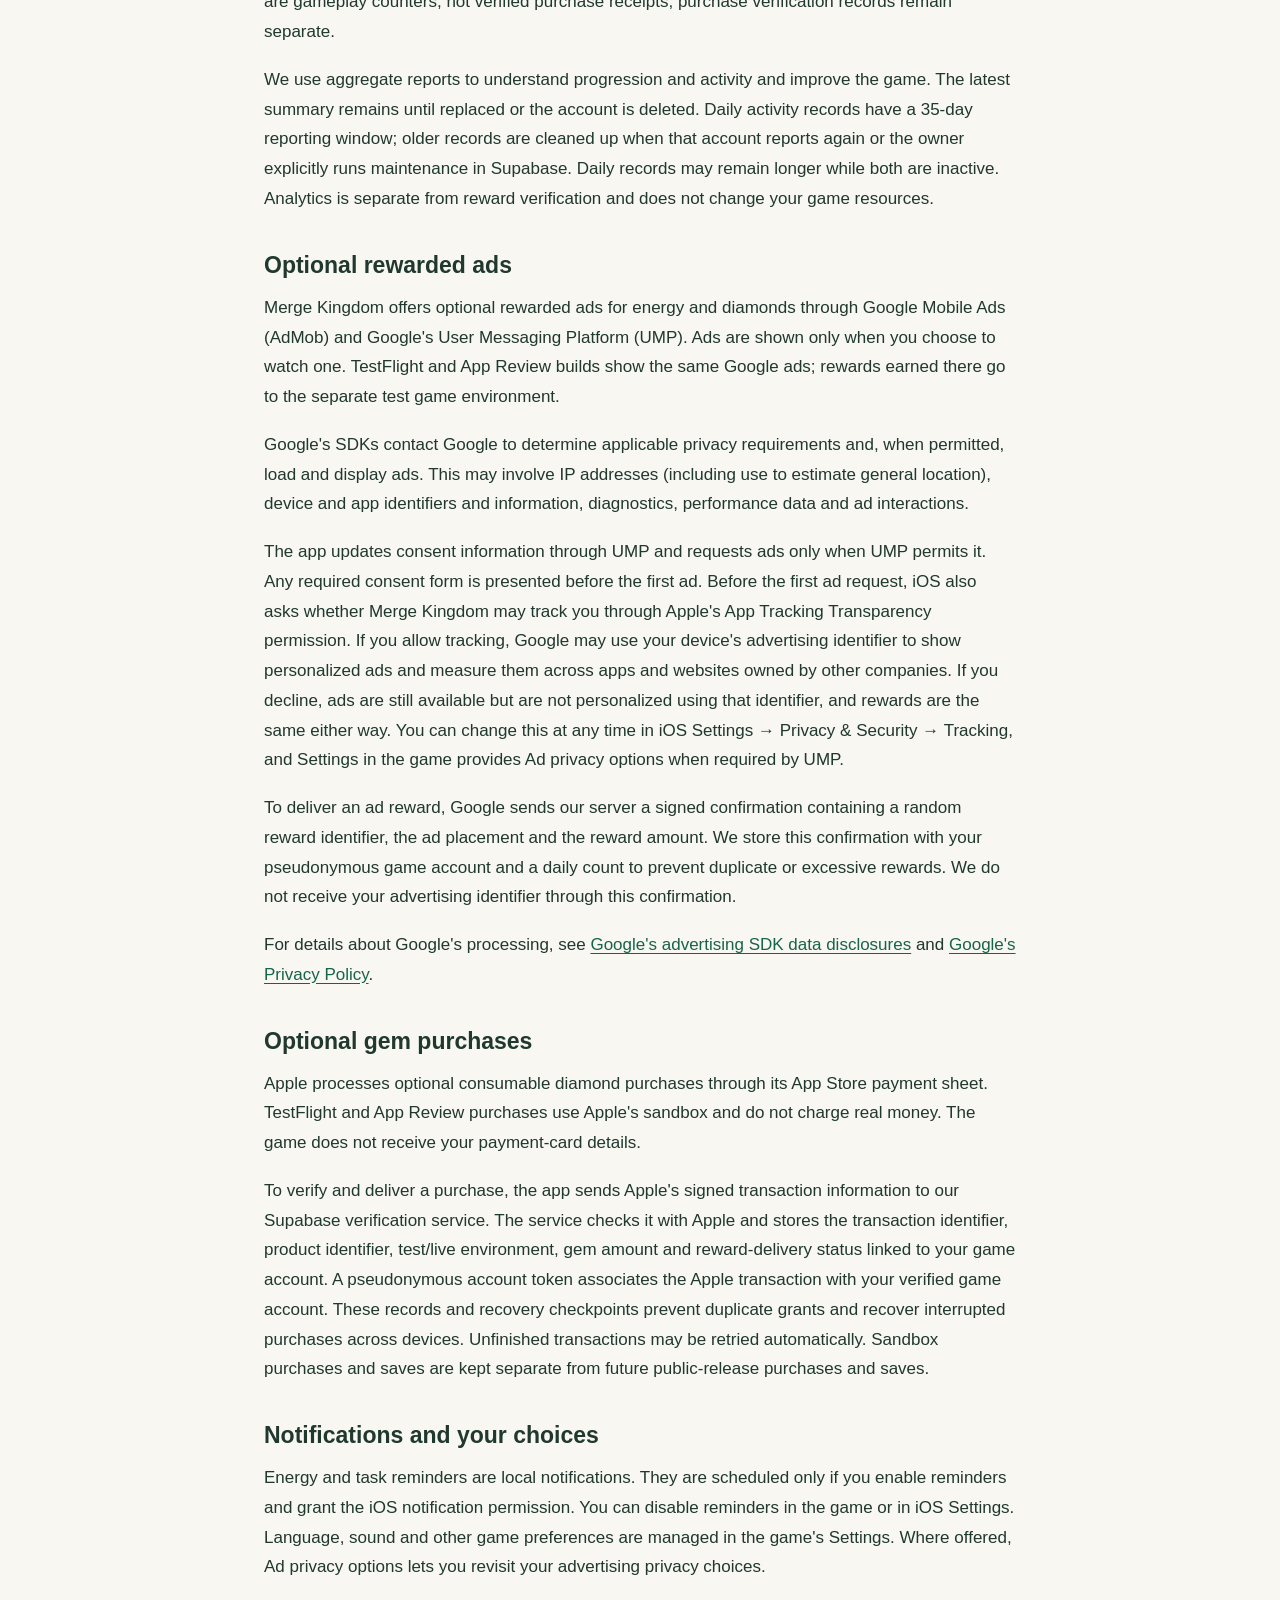
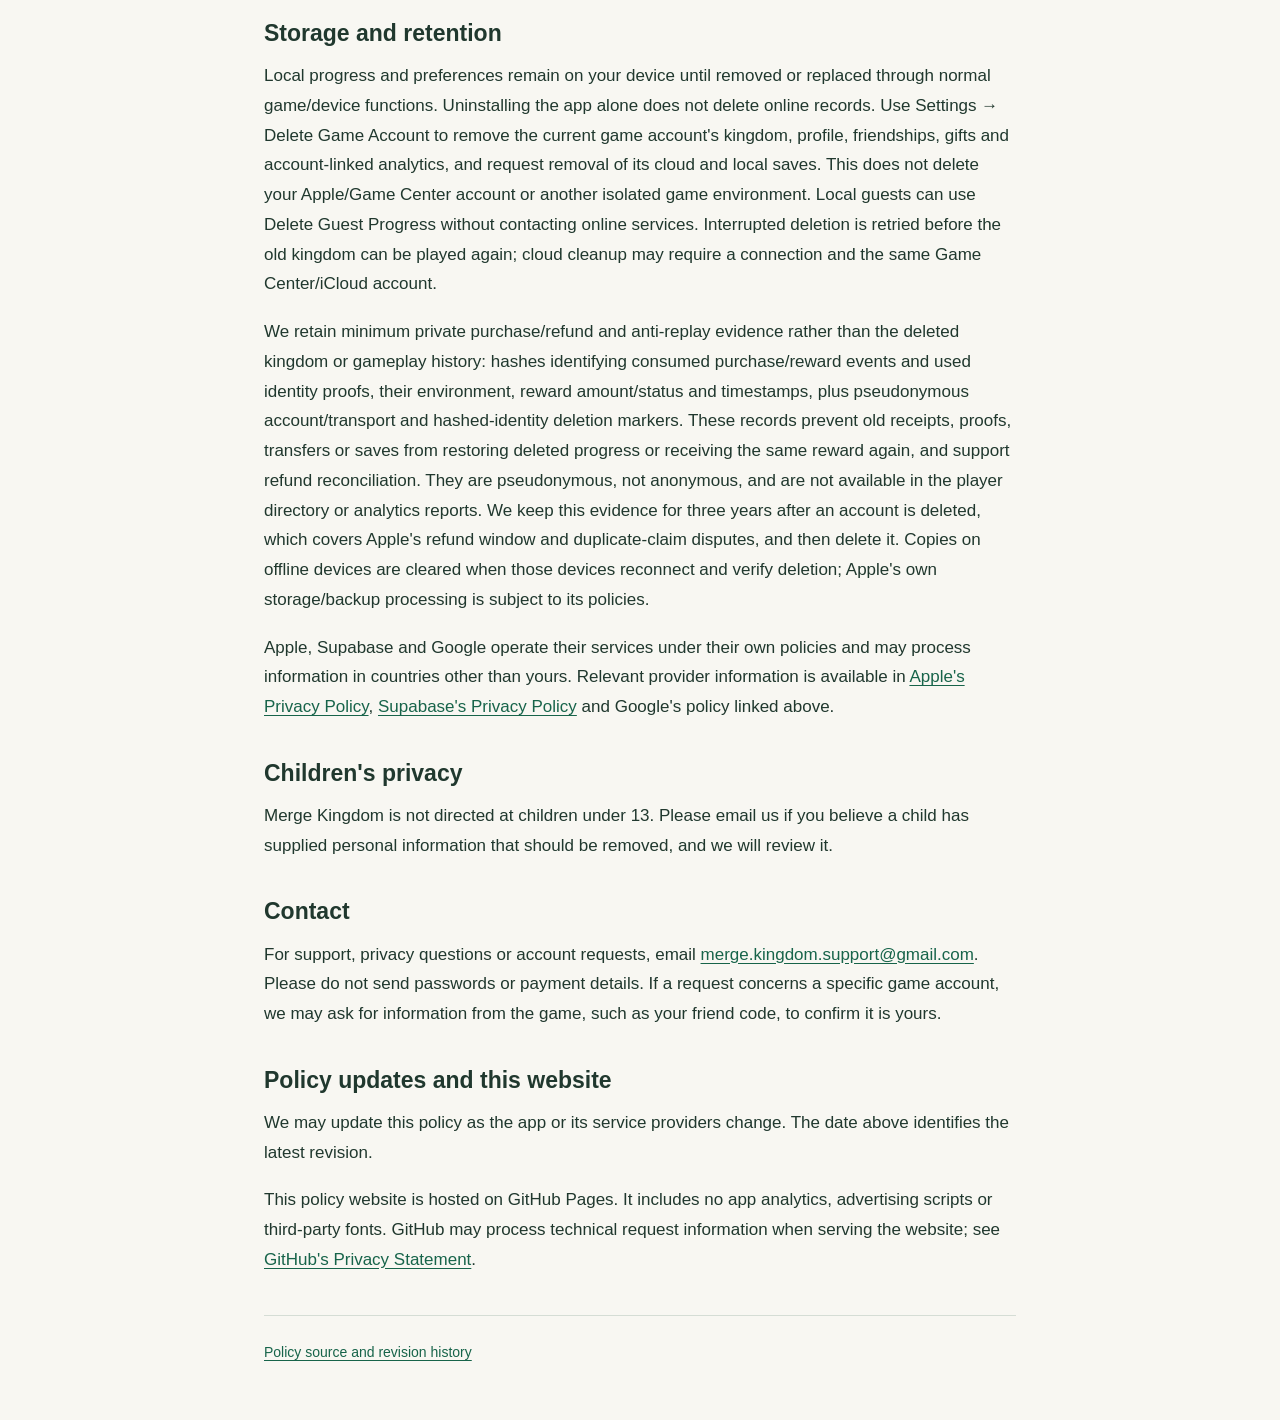
==== commit 4d209eee: "Update Merge Kingdom privacy policy and support page" ====
--- a/merge-kingdom/index.html
+++ b/merge-kingdom/index.html
@@ -13,7 +13,7 @@
     <header>
       <p class="eyebrow">Merge Kingdom</p>
       <h1>Privacy Policy</h1>
-      <p class="updated">Last updated: November 1, 2026</p>
+      <p class="updated">Last updated: November 4, 2026</p>
     </header>
     <article>
       <section>
@@ -33,6 +33,7 @@
       <section>
         <h2>Progression analytics</h2>
         <p>The game periodically sends compact progression summaries to Supabase: player level, unlocked and mastered producers, secondary item sets, lifetime orders delivered, onboarding completion, app version and reporting environment. These records are linked to the existing pseudonymous game account so the same player is not counted twice on different devices. They are not anonymous. This reporting does not send profile names, friend codes, Apple IDs, advertising identifiers, board contents, or raw saved games as analytics fields.</p>
+        <p>In metrics-enabled versions, the summary also includes cumulative energy used, gems spent on energy refills, storage, avatars and other actions, and the date and player level when tracking began. Older kingdoms have partial history from that point, not reconstructed lifetime totals. These are gameplay counters, not verified purchase receipts; purchase verification records remain separate.</p>
         <p>We use aggregate reports to understand progression and activity and improve the game. The latest summary remains until replaced or the account is deleted. Daily activity records have a 35-day reporting window; older records are cleaned up when that account reports again or the owner explicitly runs maintenance in Supabase. Daily records may remain longer while both are inactive. Analytics is separate from reward verification and does not change your game resources.</p>
       </section>
       <section>
